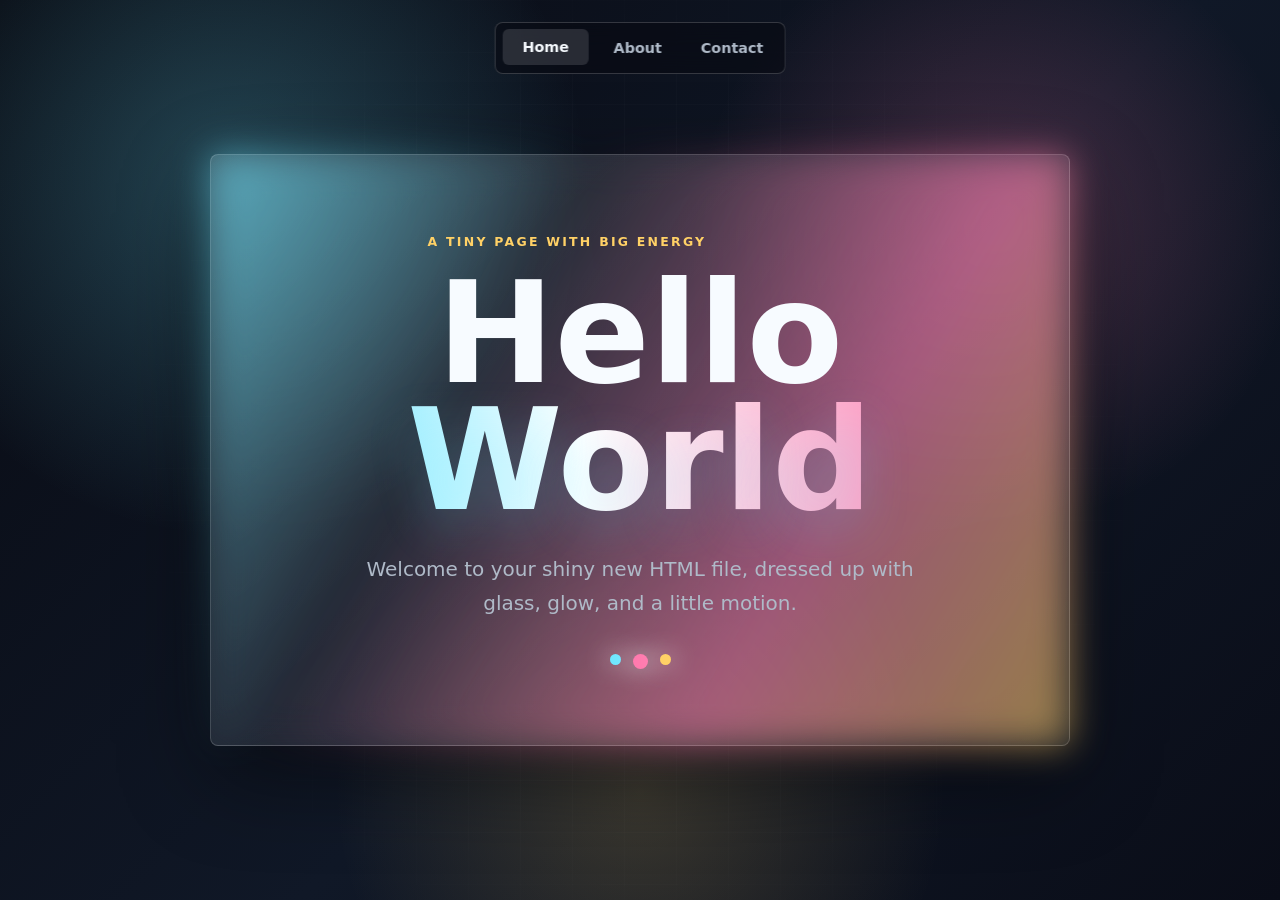
==== index.html @ 5a6b2d12 "index file name change" ====
<!DOCTYPE html>
<html lang="en">
<head>
  <meta charset="UTF-8">
  <meta name="viewport" content="width=device-width, initial-scale=1.0">
  <title>Hello World</title>
  <style>
    :root {
      color-scheme: dark;
      --ink: #f7fbff;
      --muted: #afbac8;
      --cyan: #6ee7ff;
      --rose: #ff7aae;
      --gold: #ffd166;
      --line: rgba(255, 255, 255, 0.18);
    }

    * {
      box-sizing: border-box;
    }

    body {
      min-height: 100vh;
      margin: 0;
      display: grid;
      place-items: center;
      overflow-x: hidden;
      font-family: Inter, ui-sans-serif, system-ui, -apple-system, BlinkMacSystemFont, "Segoe UI", sans-serif;
      color: var(--ink);
      background:
        radial-gradient(circle at 18% 20%, rgba(110, 231, 255, 0.26), transparent 28%),
        radial-gradient(circle at 78% 25%, rgba(255, 122, 174, 0.23), transparent 25%),
        radial-gradient(circle at 50% 88%, rgba(255, 209, 102, 0.19), transparent 30%),
        linear-gradient(135deg, #080a12 0%, #101827 55%, #0a0d18 100%);
    }

    body::before {
      content: "";
      position: fixed;
      inset: 0;
      pointer-events: none;
      background-image:
        linear-gradient(rgba(255,255,255,0.045) 1px, transparent 1px),
        linear-gradient(90deg, rgba(255,255,255,0.045) 1px, transparent 1px);
      background-size: 52px 52px;
      mask-image: radial-gradient(circle, black, transparent 72%);
    }

    nav {
      position: fixed;
      top: 22px;
      left: 50%;
      z-index: 2;
      display: flex;
      gap: 6px;
      padding: 7px;
      border: 1px solid var(--line);
      border-radius: 8px;
      background: rgba(8, 10, 18, 0.58);
      backdrop-filter: blur(18px);
      transform: translateX(-50%);
    }

    nav a {
      min-width: 86px;
      padding: 10px 14px;
      border-radius: 6px;
      color: var(--muted);
      font-size: 0.9rem;
      font-weight: 700;
      text-align: center;
      text-decoration: none;
      transition: background 180ms ease, color 180ms ease, transform 180ms ease;
    }

    nav a:hover,
    nav a.active {
      color: var(--ink);
      background: rgba(255, 255, 255, 0.13);
      transform: translateY(-1px);
    }

    main {
      width: min(92vw, 860px);
      padding: clamp(34px, 7vw, 76px);
      position: relative;
      isolation: isolate;
      border: 1px solid var(--line);
      border-radius: 8px;
      background: linear-gradient(145deg, rgba(255, 255, 255, 0.13), rgba(255, 255, 255, 0.045));
      box-shadow: 0 28px 90px rgba(0, 0, 0, 0.48);
      backdrop-filter: blur(22px);
      text-align: center;
    }

    main::before {
      content: "";
      position: absolute;
      inset: -1px;
      z-index: -1;
      border-radius: inherit;
      background: linear-gradient(120deg, var(--cyan), transparent 32%, var(--rose) 68%, var(--gold));
      opacity: 0.55;
      filter: blur(18px);
    }

    .eyebrow {
      margin: 0 0 18px;
      color: var(--gold);
      font-size: 0.78rem;
      font-weight: 800;
      letter-spacing: 0.18em;
      text-transform: uppercase;
    }

    h1 {
      margin: 0;
      font-size: clamp(3.5rem, 11vw, 9rem);
      line-height: 0.9;
      letter-spacing: 0;
      text-wrap: balance;
    }

    h1 span {
      display: block;
      color: transparent;
      background: linear-gradient(90deg, var(--cyan), #ffffff 42%, var(--rose));
      -webkit-background-clip: text;
      background-clip: text;
      text-shadow: 0 18px 48px rgba(110, 231, 255, 0.22);
    }

    p {
      max-width: 560px;
      margin: 28px auto 0;
      color: var(--muted);
      font-size: clamp(1rem, 2.4vw, 1.25rem);
      line-height: 1.7;
    }

    .sparkle-row {
      display: flex;
      justify-content: center;
      gap: 12px;
      margin-top: 34px;
    }

    .sparkle {
      width: 11px;
      height: 11px;
      border-radius: 999px;
      background: var(--cyan);
      box-shadow: 0 0 24px currentColor;
      animation: pulse 1.8s ease-in-out infinite;
    }

    .sparkle:nth-child(2) {
      width: 15px;
      height: 15px;
      background: var(--rose);
      animation-delay: 0.22s;
    }

    .sparkle:nth-child(3) {
      background: var(--gold);
      animation-delay: 0.44s;
    }

    @keyframes pulse {
      0%, 100% {
        transform: translateY(0) scale(1);
        opacity: 0.62;
      }
      50% {
        transform: translateY(-8px) scale(1.25);
        opacity: 1;
      }
    }

    @media (max-width: 560px) {
      body {
        padding: 92px 0 28px;
      }

      nav {
        top: 14px;
        width: min(92vw, 340px);
      }

      nav a {
        min-width: 0;
        flex: 1;
        padding-inline: 8px;
      }

      main {
        padding: 32px 22px;
      }

      p {
        line-height: 1.55;
      }
    }
  </style>
</head>
<body>
  <nav aria-label="Site navigation">
    <a class="active" href="index.html">Home</a>
    <a href="about.html">About</a>
    <a href="contact.html">Contact</a>
  </nav>

  <main aria-label="Hello world greeting">
    <p class="eyebrow">A tiny page with big energy</p>
    <h1>Hello <span>World</span></h1>
    <p>Welcome to your shiny new HTML file, dressed up with glass, glow, and a little motion.</p>
    <div class="sparkle-row" aria-hidden="true">
      <span class="sparkle"></span>
      <span class="sparkle"></span>
      <span class="sparkle"></span>
    </div>
  </main>
</body>
</html>
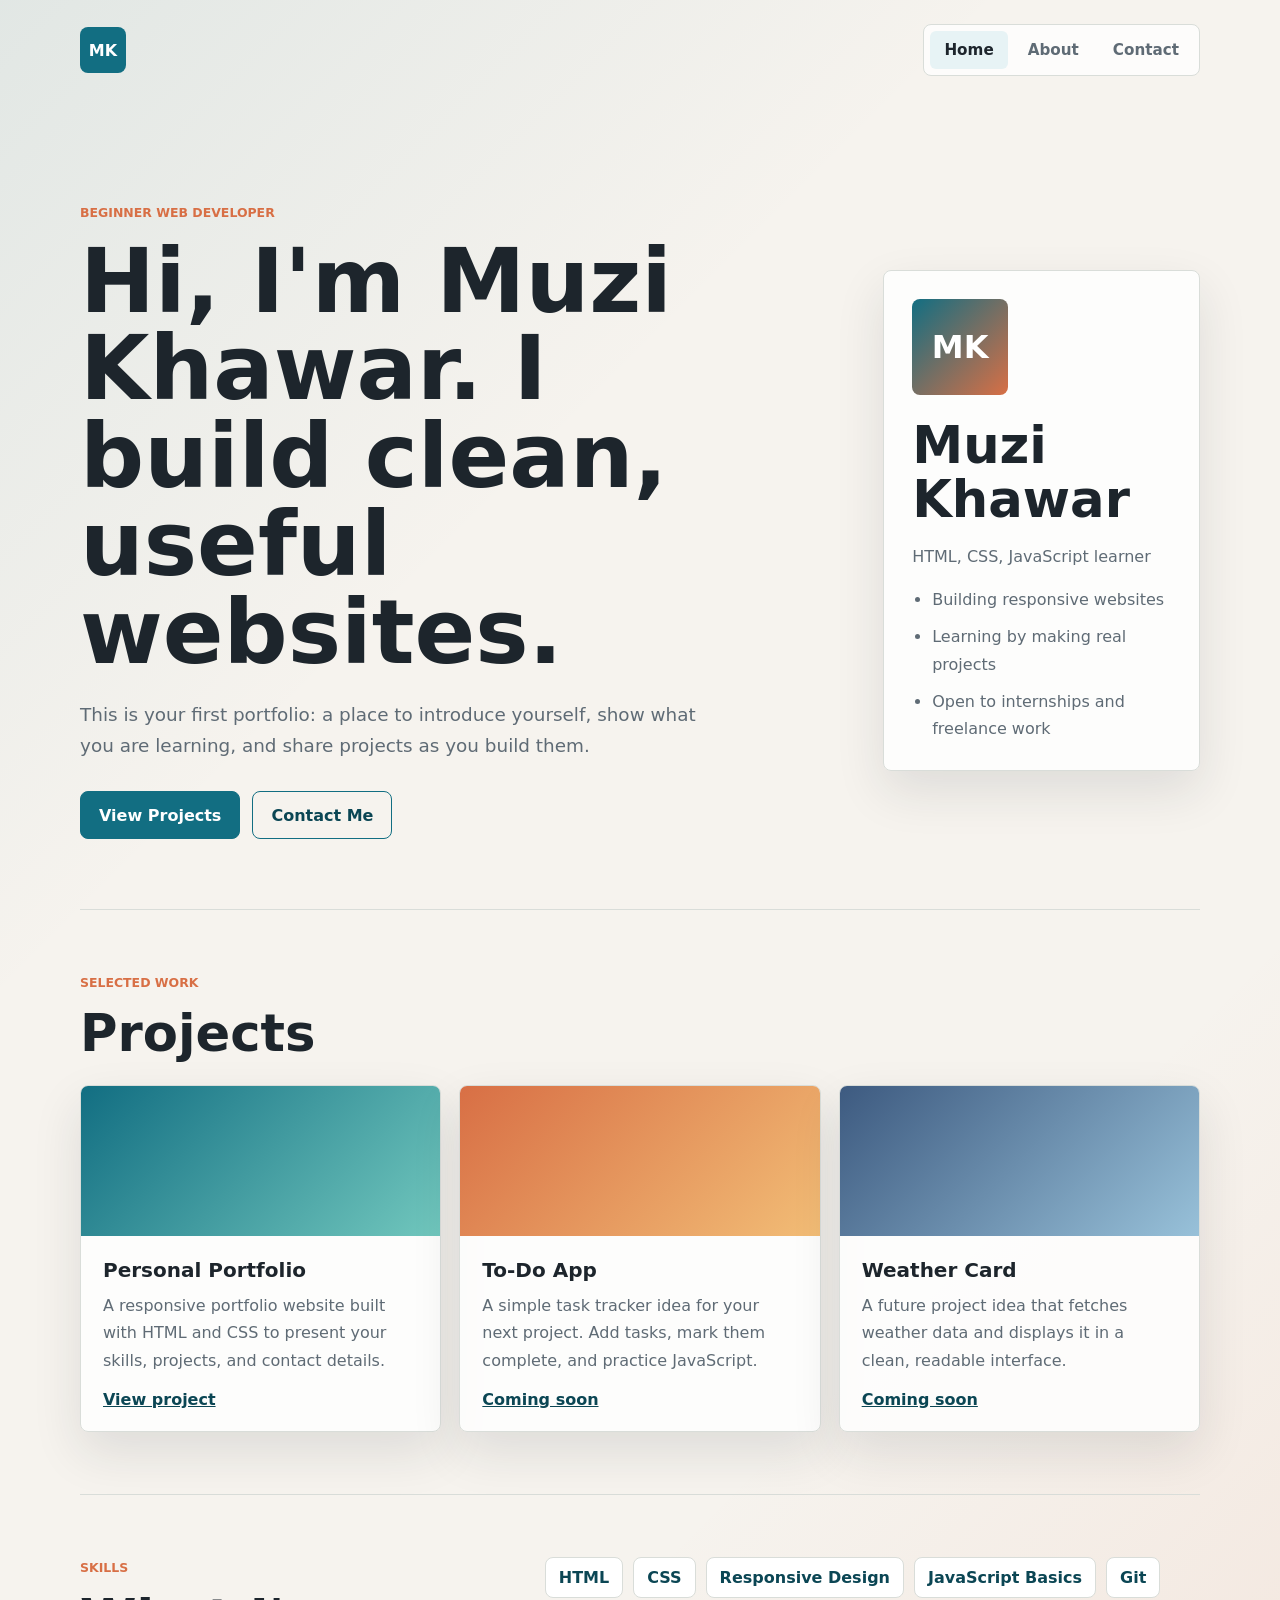
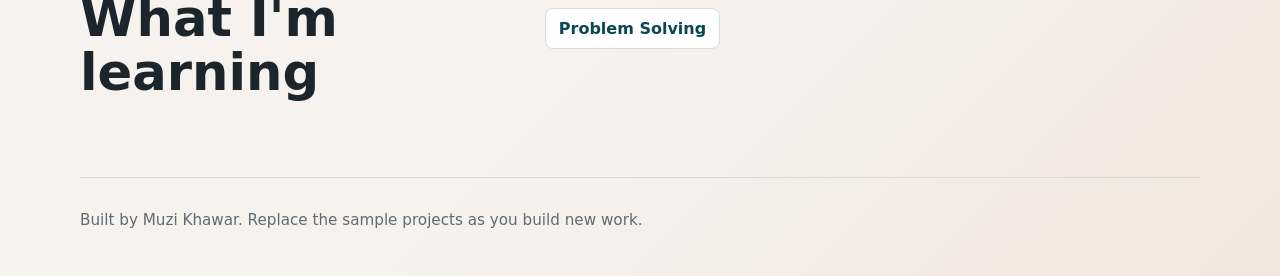
==== commit c9402540: "this is my official first project" ====
--- a/index.html
+++ b/index.html
@@ -3,222 +3,93 @@
 <head>
   <meta charset="UTF-8">
   <meta name="viewport" content="width=device-width, initial-scale=1.0">
-  <title>Hello World</title>
-  <style>
-    :root {
-      color-scheme: dark;
-      --ink: #f7fbff;
-      --muted: #afbac8;
-      --cyan: #6ee7ff;
-      --rose: #ff7aae;
-      --gold: #ffd166;
-      --line: rgba(255, 255, 255, 0.18);
-    }
-
-    * {
-      box-sizing: border-box;
-    }
-
-    body {
-      min-height: 100vh;
-      margin: 0;
-      display: grid;
-      place-items: center;
-      overflow-x: hidden;
-      font-family: Inter, ui-sans-serif, system-ui, -apple-system, BlinkMacSystemFont, "Segoe UI", sans-serif;
-      color: var(--ink);
-      background:
-        radial-gradient(circle at 18% 20%, rgba(110, 231, 255, 0.26), transparent 28%),
-        radial-gradient(circle at 78% 25%, rgba(255, 122, 174, 0.23), transparent 25%),
-        radial-gradient(circle at 50% 88%, rgba(255, 209, 102, 0.19), transparent 30%),
-        linear-gradient(135deg, #080a12 0%, #101827 55%, #0a0d18 100%);
-    }
-
-    body::before {
-      content: "";
-      position: fixed;
-      inset: 0;
-      pointer-events: none;
-      background-image:
-        linear-gradient(rgba(255,255,255,0.045) 1px, transparent 1px),
-        linear-gradient(90deg, rgba(255,255,255,0.045) 1px, transparent 1px);
-      background-size: 52px 52px;
-      mask-image: radial-gradient(circle, black, transparent 72%);
-    }
-
-    nav {
-      position: fixed;
-      top: 22px;
-      left: 50%;
-      z-index: 2;
-      display: flex;
-      gap: 6px;
-      padding: 7px;
-      border: 1px solid var(--line);
-      border-radius: 8px;
-      background: rgba(8, 10, 18, 0.58);
-      backdrop-filter: blur(18px);
-      transform: translateX(-50%);
-    }
-
-    nav a {
-      min-width: 86px;
-      padding: 10px 14px;
-      border-radius: 6px;
-      color: var(--muted);
-      font-size: 0.9rem;
-      font-weight: 700;
-      text-align: center;
-      text-decoration: none;
-      transition: background 180ms ease, color 180ms ease, transform 180ms ease;
-    }
-
-    nav a:hover,
-    nav a.active {
-      color: var(--ink);
-      background: rgba(255, 255, 255, 0.13);
-      transform: translateY(-1px);
-    }
-
-    main {
-      width: min(92vw, 860px);
-      padding: clamp(34px, 7vw, 76px);
-      position: relative;
-      isolation: isolate;
-      border: 1px solid var(--line);
-      border-radius: 8px;
-      background: linear-gradient(145deg, rgba(255, 255, 255, 0.13), rgba(255, 255, 255, 0.045));
-      box-shadow: 0 28px 90px rgba(0, 0, 0, 0.48);
-      backdrop-filter: blur(22px);
-      text-align: center;
-    }
-
-    main::before {
-      content: "";
-      position: absolute;
-      inset: -1px;
-      z-index: -1;
-      border-radius: inherit;
-      background: linear-gradient(120deg, var(--cyan), transparent 32%, var(--rose) 68%, var(--gold));
-      opacity: 0.55;
-      filter: blur(18px);
-    }
-
-    .eyebrow {
-      margin: 0 0 18px;
-      color: var(--gold);
-      font-size: 0.78rem;
-      font-weight: 800;
-      letter-spacing: 0.18em;
-      text-transform: uppercase;
-    }
-
-    h1 {
-      margin: 0;
-      font-size: clamp(3.5rem, 11vw, 9rem);
-      line-height: 0.9;
-      letter-spacing: 0;
-      text-wrap: balance;
-    }
-
-    h1 span {
-      display: block;
-      color: transparent;
-      background: linear-gradient(90deg, var(--cyan), #ffffff 42%, var(--rose));
-      -webkit-background-clip: text;
-      background-clip: text;
-      text-shadow: 0 18px 48px rgba(110, 231, 255, 0.22);
-    }
-
-    p {
-      max-width: 560px;
-      margin: 28px auto 0;
-      color: var(--muted);
-      font-size: clamp(1rem, 2.4vw, 1.25rem);
-      line-height: 1.7;
-    }
-
-    .sparkle-row {
-      display: flex;
-      justify-content: center;
-      gap: 12px;
-      margin-top: 34px;
-    }
-
-    .sparkle {
-      width: 11px;
-      height: 11px;
-      border-radius: 999px;
-      background: var(--cyan);
-      box-shadow: 0 0 24px currentColor;
-      animation: pulse 1.8s ease-in-out infinite;
-    }
-
-    .sparkle:nth-child(2) {
-      width: 15px;
-      height: 15px;
-      background: var(--rose);
-      animation-delay: 0.22s;
-    }
-
-    .sparkle:nth-child(3) {
-      background: var(--gold);
-      animation-delay: 0.44s;
-    }
-
-    @keyframes pulse {
-      0%, 100% {
-        transform: translateY(0) scale(1);
-        opacity: 0.62;
-      }
-      50% {
-        transform: translateY(-8px) scale(1.25);
-        opacity: 1;
-      }
-    }
-
-    @media (max-width: 560px) {
-      body {
-        padding: 92px 0 28px;
-      }
-
-      nav {
-        top: 14px;
-        width: min(92vw, 340px);
-      }
-
-      nav a {
-        min-width: 0;
-        flex: 1;
-        padding-inline: 8px;
-      }
-
-      main {
-        padding: 32px 22px;
-      }
-
-      p {
-        line-height: 1.55;
-      }
-    }
-  </style>
+  <title>Muzi Khawar | Portfolio</title>
+  <link rel="stylesheet" href="styles.css">
 </head>
 <body>
-  <nav aria-label="Site navigation">
-    <a class="active" href="index.html">Home</a>
-    <a href="about.html">About</a>
-    <a href="contact.html">Contact</a>
-  </nav>
+  <header class="site-header">
+    <a class="logo" href="index.html">MK</a>
+    <nav aria-label="Site navigation">
+      <a class="active" href="index.html">Home</a>
+      <a href="about.html">About</a>
+      <a href="contact.html">Contact</a>
+    </nav>
+  </header>
 
-  <main aria-label="Hello world greeting">
-    <p class="eyebrow">A tiny page with big energy</p>
-    <h1>Hello <span>World</span></h1>
-    <p>Welcome to your shiny new HTML file, dressed up with glass, glow, and a little motion.</p>
-    <div class="sparkle-row" aria-hidden="true">
-      <span class="sparkle"></span>
-      <span class="sparkle"></span>
-      <span class="sparkle"></span>
-    </div>
+  <main>
+    <section class="hero">
+      <div class="hero-copy">
+        <p class="eyebrow">Beginner web developer</p>
+        <h1>Hi, I'm Muzi Khawar. I build clean, useful websites.</h1>
+        <p class="intro">This is your first portfolio: a place to introduce yourself, show what you are learning, and share projects as you build them.</p>
+        <div class="hero-actions">
+          <a class="button primary" href="#projects">View Projects</a>
+          <a class="button secondary" href="contact.html">Contact Me</a>
+        </div>
+      </div>
+      <div class="profile-panel" aria-label="Profile highlights">
+        <div class="avatar" aria-hidden="true">MK</div>
+        <h2>Muzi Khawar</h2>
+        <p>HTML, CSS, JavaScript learner</p>
+        <ul>
+          <li>Building responsive websites</li>
+          <li>Learning by making real projects</li>
+          <li>Open to internships and freelance work</li>
+        </ul>
+      </div>
+    </section>
+
+    <section class="section" id="projects">
+      <div class="section-heading">
+        <p class="eyebrow">Selected work</p>
+        <h2>Projects</h2>
+      </div>
+      <div class="project-grid">
+        <article class="project-card">
+          <div class="project-image gradient-one" aria-hidden="true"></div>
+          <div class="project-body">
+            <h3>Personal Portfolio</h3>
+            <p>A responsive portfolio website built with HTML and CSS to present your skills, projects, and contact details.</p>
+            <a href="index.html">View project</a>
+          </div>
+        </article>
+        <article class="project-card">
+          <div class="project-image gradient-two" aria-hidden="true"></div>
+          <div class="project-body">
+            <h3>To-Do App</h3>
+            <p>A simple task tracker idea for your next project. Add tasks, mark them complete, and practice JavaScript.</p>
+            <a href="contact.html">Coming soon</a>
+          </div>
+        </article>
+        <article class="project-card">
+          <div class="project-image gradient-three" aria-hidden="true"></div>
+          <div class="project-body">
+            <h3>Weather Card</h3>
+            <p>A future project idea that fetches weather data and displays it in a clean, readable interface.</p>
+            <a href="about.html">Coming soon</a>
+          </div>
+        </article>
+      </div>
+    </section>
+
+    <section class="section split-section">
+      <div>
+        <p class="eyebrow">Skills</p>
+        <h2>What I'm learning</h2>
+      </div>
+      <div class="skill-list" aria-label="Skills">
+        <span>HTML</span>
+        <span>CSS</span>
+        <span>Responsive Design</span>
+        <span>JavaScript Basics</span>
+        <span>Git</span>
+        <span>Problem Solving</span>
+      </div>
+    </section>
   </main>
+
+  <footer>
+    <p>Built by Muzi Khawar. Replace the sample projects as you build new work.</p>
+  </footer>
 </body>
 </html>
--- a/styles.css
+++ b/styles.css
@@ -0,0 +1,383 @@
+:root {
+  color-scheme: light;
+  --bg: #f6f3ee;
+  --surface: #ffffff;
+  --ink: #1d252c;
+  --muted: #5f6b75;
+  --brand: #126e82;
+  --brand-dark: #0b4654;
+  --accent: #d86f45;
+  --soft: #e7f3f5;
+  --line: #d9ddd9;
+  --shadow: 0 20px 50px rgba(29, 37, 44, 0.11);
+}
+
+* {
+  box-sizing: border-box;
+}
+
+html {
+  scroll-behavior: smooth;
+}
+
+body {
+  min-height: 100vh;
+  margin: 0;
+  color: var(--ink);
+  background:
+    linear-gradient(135deg, rgba(18, 110, 130, 0.09), transparent 32%),
+    linear-gradient(315deg, rgba(216, 111, 69, 0.1), transparent 30%),
+    var(--bg);
+  font-family: Inter, ui-sans-serif, system-ui, -apple-system, BlinkMacSystemFont, "Segoe UI", sans-serif;
+}
+
+a {
+  color: inherit;
+}
+
+.site-header {
+  display: flex;
+  align-items: center;
+  justify-content: space-between;
+  gap: 20px;
+  width: min(1120px, calc(100% - 32px));
+  margin: 0 auto;
+  padding: 24px 0;
+}
+
+.logo {
+  display: grid;
+  width: 46px;
+  height: 46px;
+  place-items: center;
+  border-radius: 8px;
+  color: #ffffff;
+  background: var(--brand);
+  font-weight: 800;
+  text-decoration: none;
+}
+
+nav {
+  display: flex;
+  align-items: center;
+  gap: 6px;
+  padding: 6px;
+  border: 1px solid var(--line);
+  border-radius: 8px;
+  background: rgba(255, 255, 255, 0.78);
+}
+
+nav a {
+  padding: 10px 14px;
+  border-radius: 6px;
+  color: var(--muted);
+  font-size: 0.95rem;
+  font-weight: 700;
+  text-decoration: none;
+}
+
+nav a:hover,
+nav a.active {
+  color: var(--ink);
+  background: var(--soft);
+}
+
+main {
+  width: min(1120px, calc(100% - 32px));
+  margin: 0 auto;
+}
+
+.hero {
+  display: grid;
+  grid-template-columns: minmax(0, 1.4fr) minmax(280px, 0.6fr);
+  gap: clamp(28px, 5vw, 72px);
+  align-items: center;
+  padding: clamp(54px, 8vw, 110px) 0 70px;
+}
+
+.hero-copy,
+.page-hero {
+  max-width: 780px;
+}
+
+.eyebrow {
+  margin: 0 0 14px;
+  color: var(--accent);
+  font-size: 0.78rem;
+  font-weight: 800;
+  letter-spacing: 0;
+  text-transform: uppercase;
+}
+
+h1,
+h2,
+h3,
+p {
+  margin-top: 0;
+}
+
+h1 {
+  margin-bottom: 22px;
+  font-size: clamp(2.65rem, 7vw, 5.7rem);
+  line-height: 0.98;
+  letter-spacing: 0;
+}
+
+h2 {
+  margin-bottom: 16px;
+  font-size: clamp(2rem, 4vw, 3.4rem);
+  line-height: 1.05;
+  letter-spacing: 0;
+}
+
+h3 {
+  margin-bottom: 10px;
+  font-size: 1.25rem;
+}
+
+p,
+li,
+dd {
+  color: var(--muted);
+  line-height: 1.7;
+}
+
+.intro {
+  max-width: 650px;
+  font-size: 1.15rem;
+}
+
+.hero-actions {
+  display: flex;
+  flex-wrap: wrap;
+  gap: 12px;
+  margin-top: 30px;
+}
+
+.button {
+  display: inline-flex;
+  align-items: center;
+  justify-content: center;
+  min-height: 48px;
+  padding: 0 18px;
+  border: 1px solid var(--brand);
+  border-radius: 8px;
+  font-weight: 800;
+  text-decoration: none;
+}
+
+.button.primary {
+  color: #ffffff;
+  background: var(--brand);
+}
+
+.button.secondary {
+  color: var(--brand-dark);
+  background: transparent;
+}
+
+.profile-panel,
+.project-card,
+.info-card,
+.contact-card {
+  border: 1px solid var(--line);
+  border-radius: 8px;
+  background: rgba(255, 255, 255, 0.82);
+  box-shadow: var(--shadow);
+}
+
+.profile-panel {
+  padding: 28px;
+}
+
+.avatar {
+  display: grid;
+  width: 96px;
+  height: 96px;
+  margin-bottom: 24px;
+  place-items: center;
+  border-radius: 8px;
+  color: #ffffff;
+  background: linear-gradient(135deg, var(--brand), var(--accent));
+  font-size: 2rem;
+  font-weight: 900;
+}
+
+.profile-panel ul {
+  display: grid;
+  gap: 10px;
+  padding-left: 20px;
+  margin-bottom: 0;
+}
+
+.section {
+  padding: 62px 0;
+  border-top: 1px solid var(--line);
+}
+
+.section-heading {
+  margin-bottom: 24px;
+}
+
+.project-grid {
+  display: grid;
+  grid-template-columns: repeat(3, minmax(0, 1fr));
+  gap: 18px;
+}
+
+.project-card {
+  overflow: hidden;
+}
+
+.project-image {
+  min-height: 150px;
+}
+
+.gradient-one {
+  background: linear-gradient(135deg, #126e82, #71c7bd);
+}
+
+.gradient-two {
+  background: linear-gradient(135deg, #d86f45, #f2bd76);
+}
+
+.gradient-three {
+  background: linear-gradient(135deg, #3d5a80, #98c1d9);
+}
+
+.project-body {
+  padding: 22px;
+}
+
+.project-body a {
+  color: var(--brand-dark);
+  font-weight: 800;
+}
+
+.split-section {
+  display: grid;
+  grid-template-columns: 0.8fr 1.2fr;
+  gap: 28px;
+  align-items: start;
+}
+
+.skill-list {
+  display: flex;
+  flex-wrap: wrap;
+  gap: 10px;
+}
+
+.skill-list span {
+  padding: 10px 13px;
+  border: 1px solid var(--line);
+  border-radius: 8px;
+  background: var(--surface);
+  color: var(--brand-dark);
+  font-weight: 800;
+}
+
+.page-hero {
+  padding: clamp(44px, 7vw, 86px) 0 52px;
+}
+
+.about-layout {
+  display: grid;
+  grid-template-columns: minmax(0, 1fr) 340px;
+  gap: 38px;
+}
+
+.info-card {
+  padding: 24px;
+}
+
+dl,
+dd {
+  margin: 0;
+}
+
+dt {
+  margin-top: 18px;
+  color: var(--ink);
+  font-weight: 900;
+}
+
+.contact-grid {
+  display: grid;
+  grid-template-columns: repeat(3, minmax(0, 1fr));
+  gap: 18px;
+}
+
+.contact-card {
+  display: grid;
+  gap: 8px;
+  min-height: 140px;
+  align-content: center;
+  padding: 24px;
+  color: var(--brand-dark);
+  font-weight: 900;
+  text-decoration: none;
+}
+
+.contact-card span {
+  color: var(--muted);
+  font-size: 0.9rem;
+}
+
+footer {
+  width: min(1120px, calc(100% - 32px));
+  margin: 0 auto;
+  padding: 30px 0 42px;
+  border-top: 1px solid var(--line);
+}
+
+footer p {
+  margin: 0;
+  font-size: 0.95rem;
+}
+
+@media (max-width: 820px) {
+  .site-header {
+    align-items: flex-start;
+    flex-direction: column;
+  }
+
+  nav {
+    width: 100%;
+  }
+
+  nav a {
+    flex: 1;
+    text-align: center;
+  }
+
+  .hero,
+  .about-layout,
+  .split-section,
+  .contact-grid {
+    grid-template-columns: 1fr;
+  }
+
+  .project-grid {
+    grid-template-columns: 1fr;
+  }
+}
+
+@media (max-width: 460px) {
+  .site-header,
+  main,
+  footer {
+    width: min(100% - 22px, 1120px);
+  }
+
+  h1 {
+    font-size: clamp(2.35rem, 14vw, 3.4rem);
+  }
+
+  .hero {
+    padding-top: 34px;
+  }
+
+  .button {
+    width: 100%;
+  }
+}
